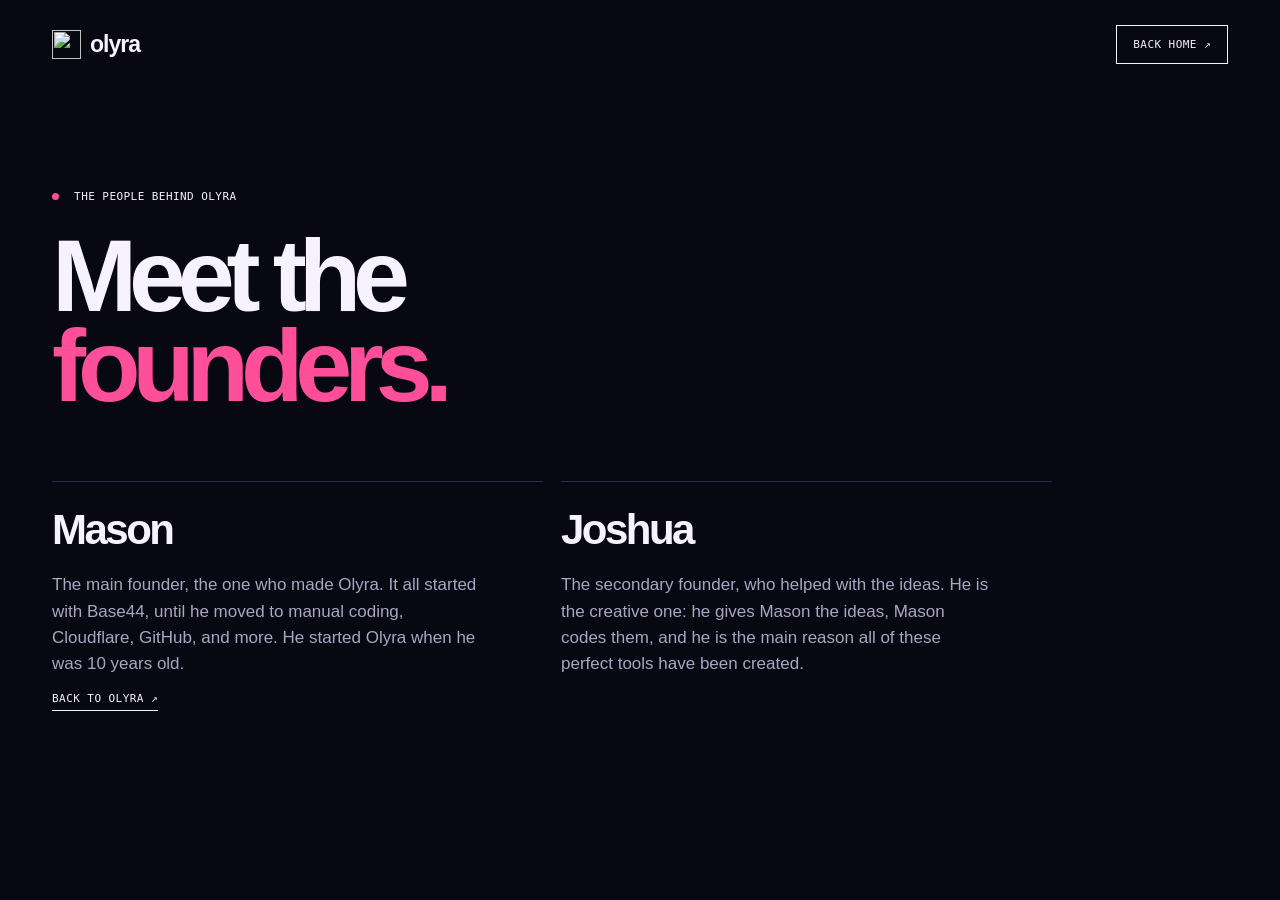
==== founders/index.html @ bfd1439a "Add founders page" ====
<!doctype html>
<html lang="en">
<head>
  <meta charset="UTF-8">
  <meta name="viewport" content="width=device-width, initial-scale=1">
  <meta name="description" content="Meet the people behind Olyra.">
  <title>Olyra founders</title>
  <link rel="icon" href="https://htmlhoster.com/p/Z1XHW2WY/OlyraSearchLogo.svg" type="image/svg+xml">
  <link rel="stylesheet" href="/styles.css">
</head>
<body>
  <header class="header">
    <a class="brand" href="/"><img src="https://htmlhoster.com/p/Z1XHW2WY/OlyraSearchLogo.svg" alt=""> olyra</a>
    <a class="outline" href="/">Back home ↗</a>
  </header>
  <main class="founders">
    <p class="eyebrow"><b></b> The people behind Olyra</p>
    <h1>Meet the<br><em>founders.</em></h1>
    <div class="founder-grid">
      <article class="founder">
        <h2>Mason</h2>
        <p>The main founder, the one who made Olyra. It all started with Base44, until he moved to manual coding, Cloudflare, GitHub, and more. He started Olyra when he was 10 years old.</p>
      </article>
      <article class="founder">
        <h2>Joshua</h2>
        <p>The secondary founder, who helped with the ideas. He is the creative one: he gives Mason the ideas, Mason codes them, and he is the main reason all of these perfect tools have been created.</p>
      </article>
    </div>
    <a class="text-link founders-back" href="/">Back to Olyra ↗</a>
  </main>
</body>
</html>
---- styles.css ----
/* Dark Olyra palette */
:root{--ink:#f7f2ff !important;--paper:#080812 !important;--cream:#111020 !important;--coral:#ff4f9a !important;--mint:#72d8ff !important;--muted:#aaa5c2 !important;--line:#302a4a !important}
.search{background:#171c3a!important}.url{background:#6e2c92!important}.chat{background:#192d61!important}.pizz{background:#40205e!important}
.founders{margin:auto;max-width:1240px;min-height:calc(100vh - 100px);padding:90px 32px}.founders h1{font-size:clamp(60px,8vw,112px);letter-spacing:-.08em;line-height:.88;margin:28px 0 70px}.founders h1 em{color:var(--coral);font-style:normal}.founder-grid{display:grid;gap:18px;grid-template-columns:repeat(2,1fr);max-width:1000px}.founder{border-top:1px solid var(--line);padding:24px 0 10px}.founder h2{font-size:42px;letter-spacing:-.06em;margin:0 0 18px}.founder p{color:var(--muted);font-size:17px;line-height:1.55;max-width:430px;margin:0}.founders-back{margin-top:70px}@media(max-width:800px){.founders{padding:70px 20px}.founder-grid{grid-template-columns:1fr}.founders h1{font-size:64px;margin-bottom:52px}.founder h2{font-size:36px}}
.form-row input,.search-form input{background:#111020!important;color:var(--ink)!important}
/* Tool surfaces */
.tool-page{margin:auto;max-width:900px;min-height:calc(100vh - 100px);padding:90px 32px}.tool-page h1{font-size:clamp(60px,9vw,120px);letter-spacing:-.08em;line-height:.88;margin:28px 0}.tool-page em{color:var(--coral);font-style:normal}.tool-page form{margin-top:48px;max-width:720px}.tool-page label{display:block;font:11px 'DM Mono';margin-bottom:10px;text-transform:uppercase}.form-row,.search-form{display:flex;gap:10px}.form-row input,.search-form input{background:white;border:1px solid var(--line);font:16px 'Space Grotesk';min-width:0;padding:17px;width:100%}.form-row button,.search-form button,.pizz-actions button{background:var(--ink);border:0;color:var(--paper);cursor:pointer;font:11px 'DM Mono';padding:0 22px;text-transform:uppercase;white-space:nowrap}.form-row button:hover,.search-form button:hover,.pizz-actions button:hover{background:var(--coral);color:var(--ink)}#result{font:12px 'DM Mono';min-height:20px;margin-top:18px}#result a{color:var(--coral)}.qr img{margin-top:15px}.fine{color:var(--muted);font:10px 'DM Mono';margin-top:28px;text-transform:uppercase}.pizz-actions{align-items:center;display:flex;gap:28px;margin-top:48px}.pizz-actions button{padding:17px 22px}.search-form{margin-top:48px;max-width:720px}.search-form input{border-color:var(--ink)}
@media(max-width:800px){.tool-page{padding:70px 20px}.form-row,.search-form{display:block}.form-row button,.search-form button{margin-top:10px;padding:17px;width:100%}.pizz-actions{align-items:flex-start;display:flex;flex-direction:column}.tool-page h1{font-size:64px}}
@import url('https://fonts.googleapis.com/css2?family=DM+Mono&family=Space+Grotesk:wght@400;500;600;700&display=swap');
:root{--ink:#18211f;--paper:#faf8f3;--cream:#f0eee7;--coral:#ff6b58;--mint:#b9e8d4;--muted:#68716e;--line:#d5d5cc}*{box-sizing:border-box}html{scroll-behavior:smooth}body{margin:0;background:var(--paper);color:var(--ink);font-family:'Space Grotesk',sans-serif}a{color:inherit;text-decoration:none}.header{align-items:center;display:flex;justify-content:space-between;margin:auto;max-width:1240px;padding:25px 32px}.brand{align-items:center;display:flex;font-size:23px;font-weight:700;gap:9px;letter-spacing:-1px}.brand img{height:29px;width:29px}.header nav{display:flex;gap:34px;margin-left:auto;margin-right:42px}.header nav a,.outline,.eyebrow,.text-link,footer,.tool span,.tool small{font-family:'DM Mono',monospace;font-size:11px;text-transform:uppercase;letter-spacing:.04em}.header nav a{color:var(--muted)}.header nav a:hover,.text-link:hover{color:var(--coral)}.outline{border:1px solid var(--ink);padding:12px 16px}.hero{display:grid;grid-template-columns:1fr 1fr;gap:7%;margin:auto;max-width:1240px;min-height:650px;padding:110px 32px 90px}.eyebrow{font-size:11px}.eyebrow b{background:var(--coral);border-radius:50%;display:inline-block;height:7px;margin-right:8px;width:7px}.hero h1,.section-head h2,.mission h2{font-size:clamp(60px,7.7vw,112px);letter-spacing:-.08em;line-height:.88;margin:28px 0}.hero em,.section-head em,.mission em{color:var(--coral);font-style:normal}.lede{color:var(--muted);font-size:17px;line-height:1.55;max-width:410px}.actions{align-items:center;display:flex;gap:27px;margin-top:38px}.button{background:var(--ink);color:var(--paper);display:inline-flex;padding:16px 20px}.button:hover{background:var(--coral);color:var(--ink)}.text-link{border-bottom:1px solid var(--ink);padding-bottom:5px}.hero-art{min-height:470px;position:relative}.logo-orb{align-items:center;background:var(--mint);border-radius:50%;display:flex;flex-direction:column;height:290px;justify-content:center;left:23%;position:absolute;top:18%;width:290px;z-index:2}.logo-orb img{height:90px;width:90px}.logo-orb small{font:10px 'DM Mono';margin-top:18px;text-transform:uppercase}.ring{border:1px solid var(--line);border-radius:50%;height:420px;position:absolute;right:2%;top:3%;width:420px}.ring-b{height:580px;right:-17%;top:-17%;width:580px}.note{background:var(--paper);border:1px solid var(--line);display:grid;padding:13px 15px;position:absolute;width:160px;z-index:3}.note strong{font-size:12px}.note small{color:var(--muted);font:9px 'DM Mono';margin-top:4px}.note-a{left:0;top:31%}.note-b{bottom:17%;right:0}.ticker{align-items:center;background:var(--ink);color:var(--paper);display:flex;font:10px 'DM Mono';gap:35px;justify-content:center;letter-spacing:.1em;padding:17px;text-transform:uppercase}.ticker i{background:var(--coral);border-radius:50%;height:5px;width:5px}.tools{background:var(--cream);padding:120px max(32px,calc((100vw - 1176px)/2)) 130px}.section-head{align-items:end;display:flex;justify-content:space-between;margin-bottom:60px}.section-head h2{font-size:clamp(52px,6vw,85px);margin:24px 0 0}.section-head>p{color:var(--muted);font-size:15px;line-height:1.6;margin:0 5% 8px 0;max-width:270px}.grid{display:grid;gap:14px;grid-template-columns:repeat(4,1fr)}.tool{min-height:370px;padding:25px 23px 28px;position:relative;transition:transform .25s}.tool:hover{transform:translateY(-7px)}.search{background:#d6e1dc}.url{background:var(--coral)}.chat{background:#dbe9f1}.pizz{background:#f3d69b}.tool>span{display:block}.tool>b{display:block;font-size:67px;font-weight:400;line-height:1;margin:72px 0 25px}.tool h3{font-size:22px;letter-spacing:-.05em;margin:0}.tool p{font-size:13px;line-height:1.45;max-width:210px}.tool small{bottom:27px;position:absolute}.mission{display:grid;grid-template-columns:1fr 1.5fr;gap:13%;margin:auto;max-width:950px;padding:145px 32px}.mission-logo{align-items:center;background:var(--mint);border-radius:50%;display:flex;height:210px;justify-content:center;width:210px}.mission-logo img{height:80px}.mission h2{font-size:clamp(52px,6vw,82px);margin:24px 0}.mission .lede{margin-bottom:30px}footer{align-items:center;border-top:1px solid var(--line);color:var(--muted);display:flex;gap:35px;justify-content:space-between;margin:auto;max-width:1240px;padding:30px 32px}footer .brand{color:var(--ink);font:700 18px 'Space Grotesk';text-transform:none}footer .brand img{height:22px;width:22px}@media(max-width:800px){.header{padding:20px}.header nav{display:none}.outline{font-size:9px;padding:10px}.hero{display:block;min-height:0;padding:75px 20px 70px}.hero h1{font-size:64px}.hero-art{margin:40px auto 0;min-height:380px;max-width:450px}.logo-orb{height:220px;left:25%;top:16%;width:220px}.logo-orb img{height:65px;width:65px}.ring{height:330px;width:330px}.ring-b{height:430px;width:430px}.ticker{gap:15px;justify-content:flex-start;overflow:hidden;white-space:nowrap}.tools{padding:80px 20px}.section-head{align-items:start;display:block}.section-head h2{font-size:57px}.section-head>p{margin-top:28px}.grid{grid-template-columns:1fr 1fr}.tool{min-height:310px}.tool>b{margin:45px 0 18px}.mission{display:block;padding:90px 20px}.mission-logo{height:150px;margin-bottom:60px;width:150px}.mission-logo img{height:58px}footer{align-items:flex-start;flex-wrap:wrap;padding:25px 20px}footer>span:nth-of-type(2){display:none}}
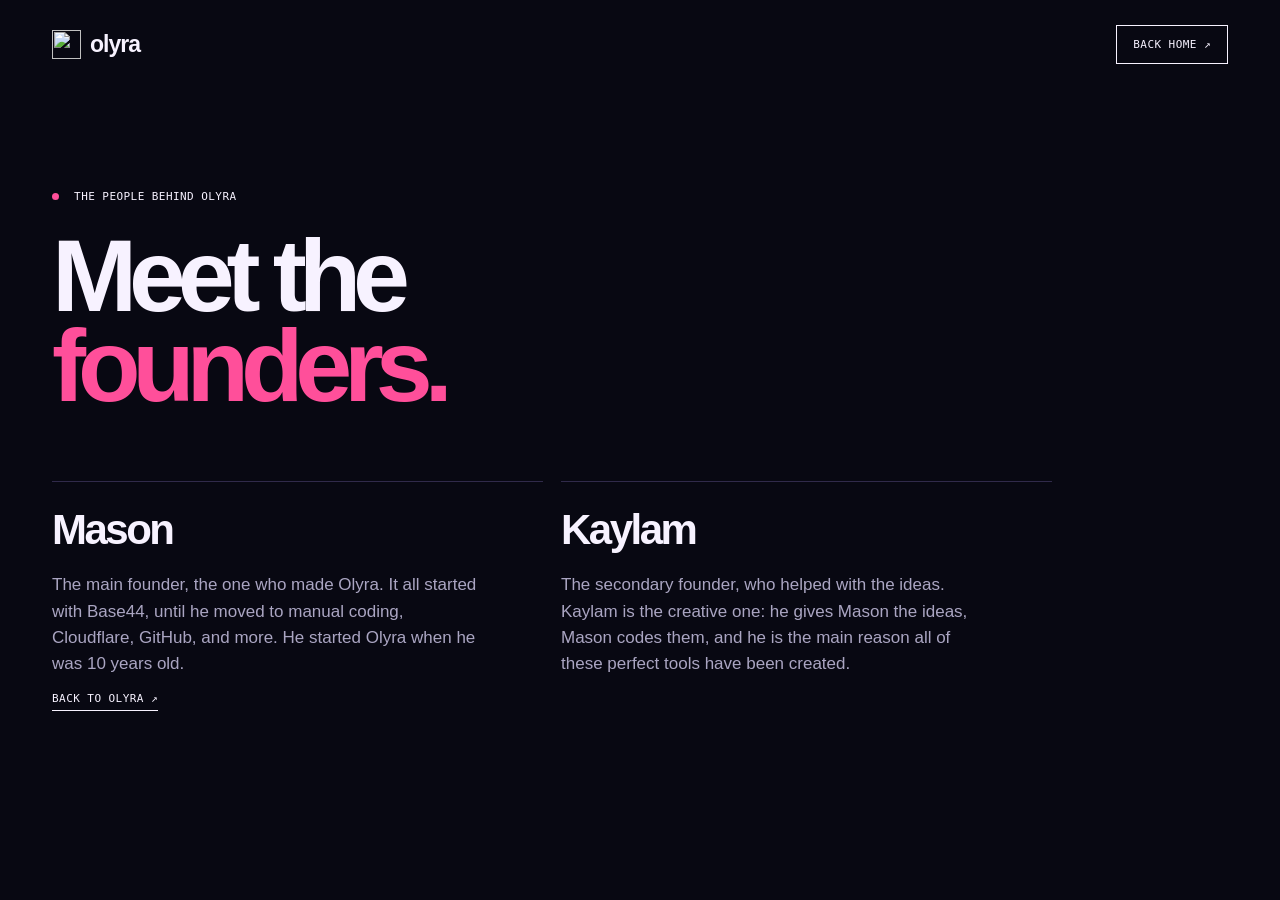
==== commit d69ff107: "Replace Joshua with Kaylam as secondary founder" ====
--- a/founders/index.html
+++ b/founders/index.html
@@ -22,8 +22,8 @@
         <p>The main founder, the one who made Olyra. It all started with Base44, until he moved to manual coding, Cloudflare, GitHub, and more. He started Olyra when he was 10 years old.</p>
       </article>
       <article class="founder">
-        <h2>Joshua</h2>
-        <p>The secondary founder, who helped with the ideas. He is the creative one: he gives Mason the ideas, Mason codes them, and he is the main reason all of these perfect tools have been created.</p>
+        <h2>Kaylam</h2>
+        <p>The secondary founder, who helped with the ideas. Kaylam is the creative one: he gives Mason the ideas, Mason codes them, and he is the main reason all of these perfect tools have been created.</p>
       </article>
     </div>
     <a class="text-link founders-back" href="/">Back to Olyra ↗</a>
--- a/styles.css
+++ b/styles.css
@@ -1,10 +1,16 @@
+.store {
+  background: var(--cream);
+  padding: 120px max(32px, calc((100vw - 1176px)/2)) 130px;
+}
+
 /* Dark Olyra palette */
 :root{--ink:#f7f2ff !important;--paper:#080812 !important;--cream:#111020 !important;--coral:#ff4f9a !important;--mint:#72d8ff !important;--muted:#aaa5c2 !important;--line:#302a4a !important}
-.search{background:#171c3a!important}.url{background:#6e2c92!important}.chat{background:#192d61!important}.pizz{background:#40205e!important}
+.search{background:#171c3a!important}.url{background:#6e2c92!important}.chat{background:#192d61!important}
 .founders{margin:auto;max-width:1240px;min-height:calc(100vh - 100px);padding:90px 32px}.founders h1{font-size:clamp(60px,8vw,112px);letter-spacing:-.08em;line-height:.88;margin:28px 0 70px}.founders h1 em{color:var(--coral);font-style:normal}.founder-grid{display:grid;gap:18px;grid-template-columns:repeat(2,1fr);max-width:1000px}.founder{border-top:1px solid var(--line);padding:24px 0 10px}.founder h2{font-size:42px;letter-spacing:-.06em;margin:0 0 18px}.founder p{color:var(--muted);font-size:17px;line-height:1.55;max-width:430px;margin:0}.founders-back{margin-top:70px}@media(max-width:800px){.founders{padding:70px 20px}.founder-grid{grid-template-columns:1fr}.founders h1{font-size:64px;margin-bottom:52px}.founder h2{font-size:36px}}
 .form-row input,.search-form input{background:#111020!important;color:var(--ink)!important}
 /* Tool surfaces */
 .tool-page{margin:auto;max-width:900px;min-height:calc(100vh - 100px);padding:90px 32px}.tool-page h1{font-size:clamp(60px,9vw,120px);letter-spacing:-.08em;line-height:.88;margin:28px 0}.tool-page em{color:var(--coral);font-style:normal}.tool-page form{margin-top:48px;max-width:720px}.tool-page label{display:block;font:11px 'DM Mono';margin-bottom:10px;text-transform:uppercase}.form-row,.search-form{display:flex;gap:10px}.form-row input,.search-form input{background:white;border:1px solid var(--line);font:16px 'Space Grotesk';min-width:0;padding:17px;width:100%}.form-row button,.search-form button,.pizz-actions button{background:var(--ink);border:0;color:var(--paper);cursor:pointer;font:11px 'DM Mono';padding:0 22px;text-transform:uppercase;white-space:nowrap}.form-row button:hover,.search-form button:hover,.pizz-actions button:hover{background:var(--coral);color:var(--ink)}#result{font:12px 'DM Mono';min-height:20px;margin-top:18px}#result a{color:var(--coral)}.qr img{margin-top:15px}.fine{color:var(--muted);font:10px 'DM Mono';margin-top:28px;text-transform:uppercase}.pizz-actions{align-items:center;display:flex;gap:28px;margin-top:48px}.pizz-actions button{padding:17px 22px}.search-form{margin-top:48px;max-width:720px}.search-form input{border-color:var(--ink)}
 @media(max-width:800px){.tool-page{padding:70px 20px}.form-row,.search-form{display:block}.form-row button,.search-form button{margin-top:10px;padding:17px;width:100%}.pizz-actions{align-items:flex-start;display:flex;flex-direction:column}.tool-page h1{font-size:64px}}
+.chat-create{background:var(--coral);border:0;color:var(--ink);cursor:pointer;font:11px 'DM Mono';margin-top:18px;padding:16px 20px;text-transform:uppercase}.chat-create:hover{background:var(--ink);color:var(--paper)}.chat-room{max-width:900px}.chat-top{align-items:flex-end;border-bottom:1px solid var(--line);display:flex;justify-content:space-between;padding-bottom:24px}.chat-top h2{font-size:clamp(34px,5vw,58px);letter-spacing:-.06em;margin:18px 0 0}.chat-actions{display:flex;gap:10px}.chat-actions button,.message-form button{background:var(--ink);border:0;color:var(--paper);cursor:pointer;font:11px 'DM Mono';padding:14px 16px;text-transform:uppercase}.chat-actions button:hover,.message-form button:hover{background:var(--coral);color:var(--ink)}.chat-actions .quiet-button{background:transparent;border:1px solid var(--line);color:var(--ink)}.encryption-note{color:var(--muted);font:11px 'DM Mono';padding:18px 0;text-transform:uppercase}.encryption-note strong{color:var(--coral);margin-left:8px}.encryption-note span{float:right}.messages{border:1px solid var(--line);height:420px;overflow-y:auto;padding:20px}.chat-message{border-bottom:1px solid var(--line);padding:0 0 15px;margin-bottom:15px}.chat-message:last-child{border:0;margin-bottom:0}.chat-message small{color:var(--muted);font:11px 'DM Mono';text-transform:uppercase}.chat-message p{font-size:16px;line-height:1.5;margin:8px 0 0;white-space:pre-wrap;overflow-wrap:anywhere}.message-form{display:grid;gap:10px;grid-template-columns:150px 1fr auto;margin-top:14px}.message-form input{background:#111020;border:1px solid var(--line);color:var(--ink);font:16px 'Space Grotesk';min-width:0;padding:15px}.message-form button{padding:0 22px}.chat-page [hidden]{display:none}@media(max-width:800px){.chat-top{align-items:flex-start;display:block}.chat-actions{margin-top:20px}.chat-actions button{flex:1}.messages{height:52vh}.message-form{grid-template-columns:1fr}.message-form button{padding:16px}.encryption-note span{float:none;margin-left:12px}}
 @import url('https://fonts.googleapis.com/css2?family=DM+Mono&family=Space+Grotesk:wght@400;500;600;700&display=swap');
 :root{--ink:#18211f;--paper:#faf8f3;--cream:#f0eee7;--coral:#ff6b58;--mint:#b9e8d4;--muted:#68716e;--line:#d5d5cc}*{box-sizing:border-box}html{scroll-behavior:smooth}body{margin:0;background:var(--paper);color:var(--ink);font-family:'Space Grotesk',sans-serif}a{color:inherit;text-decoration:none}.header{align-items:center;display:flex;justify-content:space-between;margin:auto;max-width:1240px;padding:25px 32px}.brand{align-items:center;display:flex;font-size:23px;font-weight:700;gap:9px;letter-spacing:-1px}.brand img{height:29px;width:29px}.header nav{display:flex;gap:34px;margin-left:auto;margin-right:42px}.header nav a,.outline,.eyebrow,.text-link,footer,.tool span,.tool small{font-family:'DM Mono',monospace;font-size:11px;text-transform:uppercase;letter-spacing:.04em}.header nav a{color:var(--muted)}.header nav a:hover,.text-link:hover{color:var(--coral)}.outline{border:1px solid var(--ink);padding:12px 16px}.hero{display:grid;grid-template-columns:1fr 1fr;gap:7%;margin:auto;max-width:1240px;min-height:650px;padding:110px 32px 90px}.eyebrow{font-size:11px}.eyebrow b{background:var(--coral);border-radius:50%;display:inline-block;height:7px;margin-right:8px;width:7px}.hero h1,.section-head h2,.mission h2{font-size:clamp(60px,7.7vw,112px);letter-spacing:-.08em;line-height:.88;margin:28px 0}.hero em,.section-head em,.mission em{color:var(--coral);font-style:normal}.lede{color:var(--muted);font-size:17px;line-height:1.55;max-width:410px}.actions{align-items:center;display:flex;gap:27px;margin-top:38px}.button{background:var(--ink);color:var(--paper);display:inline-flex;padding:16px 20px}.button:hover{background:var(--coral);color:var(--ink)}.text-link{border-bottom:1px solid var(--ink);padding-bottom:5px}.hero-art{min-height:470px;position:relative}.logo-orb{align-items:center;background:var(--mint);border-radius:50%;display:flex;flex-direction:column;height:290px;justify-content:center;left:23%;position:absolute;top:18%;width:290px;z-index:2}.logo-orb img{height:90px;width:90px}.logo-orb small{font:10px 'DM Mono';margin-top:18px;text-transform:uppercase}.ring{border:1px solid var(--line);border-radius:50%;height:420px;position:absolute;right:2%;top:3%;width:420px}.ring-b{height:580px;right:-17%;top:-17%;width:580px}.note{background:var(--paper);border:1px solid var(--line);display:grid;padding:13px 15px;position:absolute;width:160px;z-index:3}.note strong{font-size:12px}.note small{color:var(--muted);font:9px 'DM Mono';margin-top:4px}.note-a{left:0;top:31%}.note-b{bottom:17%;right:0}.ticker{align-items:center;background:var(--ink);color:var(--paper);display:flex;font:10px 'DM Mono';gap:35px;justify-content:center;letter-spacing:.1em;padding:17px;text-transform:uppercase}.ticker i{background:var(--coral);border-radius:50%;height:5px;width:5px}.tools{background:var(--cream);padding:120px max(32px,calc((100vw - 1176px)/2)) 130px}.section-head{align-items:end;display:flex;justify-content:space-between;margin-bottom:60px}.section-head h2{font-size:clamp(52px,6vw,85px);margin:24px 0 0}.section-head>p{color:var(--muted);font-size:15px;line-height:1.6;margin:0 5% 8px 0;max-width:270px}.grid{display:grid;gap:14px;grid-template-columns:repeat(4,1fr)}.tool{min-height:370px;padding:25px 23px 28px;position:relative;transition:transform .25s}.tool:hover{transform:translateY(-7px)}.search{background:#d6e1dc}.url{background:var(--coral)}.chat{background:#dbe9f1}.pizz{background:#f3d69b}.tool>span{display:block}.tool>b{display:block;font-size:67px;font-weight:400;line-height:1;margin:72px 0 25px}.tool h3{font-size:22px;letter-spacing:-.05em;margin:0}.tool p{font-size:13px;line-height:1.45;max-width:210px}.tool small{bottom:27px;position:absolute}.mission{display:grid;grid-template-columns:1fr 1.5fr;gap:13%;margin:auto;max-width:950px;padding:145px 32px}.mission-logo{align-items:center;background:var(--mint);border-radius:50%;display:flex;height:210px;justify-content:center;width:210px}.mission-logo img{height:80px}.mission h2{font-size:clamp(52px,6vw,82px);margin:24px 0}.mission .lede{margin-bottom:30px}footer{align-items:center;border-top:1px solid var(--line);color:var(--muted);display:flex;gap:35px;justify-content:space-between;margin:auto;max-width:1240px;padding:30px 32px}footer .brand{color:var(--ink);font:700 18px 'Space Grotesk';text-transform:none}footer .brand img{height:22px;width:22px}@media(max-width:800px){.header{padding:20px}.header nav{display:none}.outline{font-size:9px;padding:10px}.hero{display:block;min-height:0;padding:75px 20px 70px}.hero h1{font-size:64px}.hero-art{margin:40px auto 0;min-height:380px;max-width:450px}.logo-orb{height:220px;left:25%;top:16%;width:220px}.logo-orb img{height:65px;width:65px}.ring{height:330px;width:330px}.ring-b{height:430px;width:430px}.ticker{gap:15px;justify-content:flex-start;overflow:hidden;white-space:nowrap}.tools{padding:80px 20px}.section-head{align-items:start;display:block}.section-head h2{font-size:57px}.section-head>p{margin-top:28px}.grid{grid-template-columns:1fr 1fr}.tool{min-height:310px}.tool>b{margin:45px 0 18px}.mission{display:block;padding:90px 20px}.mission-logo{height:150px;margin-bottom:60px;width:150px}.mission-logo img{height:58px}footer{align-items:flex-start;flex-wrap:wrap;padding:25px 20px}footer>span:nth-of-type(2){display:none}}
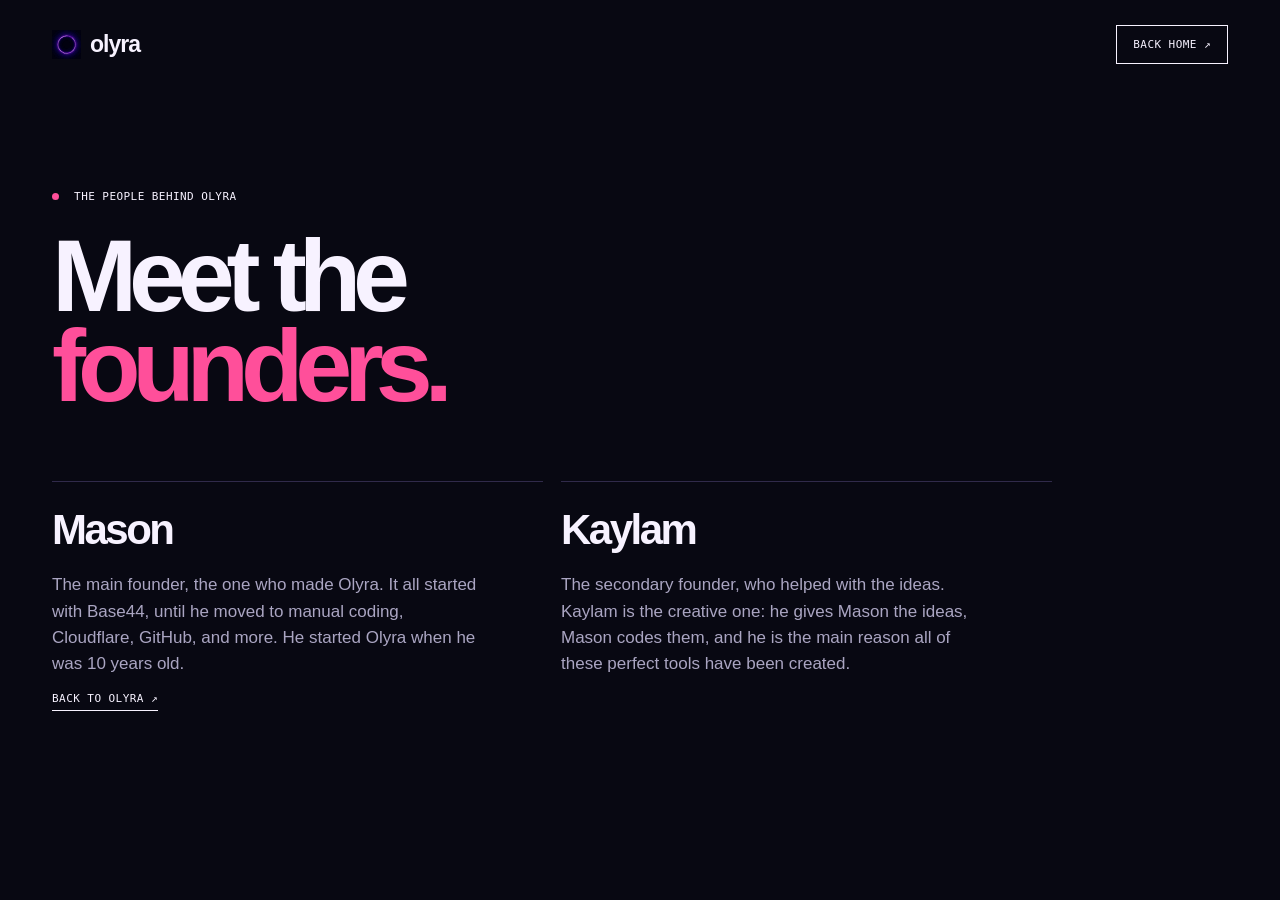
==== commit a3284d0e: "Use local SVG for site logo Co-authored-by: Copilot <223556219+Copilot@users.noreply.github.com>" ====
--- a/founders/index.html
+++ b/founders/index.html
@@ -5,12 +5,12 @@
   <meta name="viewport" content="width=device-width, initial-scale=1">
   <meta name="description" content="Meet the people behind Olyra.">
   <title>Olyra founders</title>
-  <link rel="icon" href="https://htmlhoster.com/p/Z1XHW2WY/OlyraSearchLogo.svg" type="image/svg+xml">
+  <link rel="icon" href="/OlyraLogo.svg" type="image/svg+xml">
   <link rel="stylesheet" href="/styles.css">
 </head>
 <body>
   <header class="header">
-    <a class="brand" href="/"><img src="https://htmlhoster.com/p/Z1XHW2WY/OlyraSearchLogo.svg" alt=""> olyra</a>
+    <a class="brand" href="/"><img src="/OlyraLogo.svg" alt=""> olyra</a>
     <a class="outline" href="/">Back home ↗</a>
   </header>
   <main class="founders">
